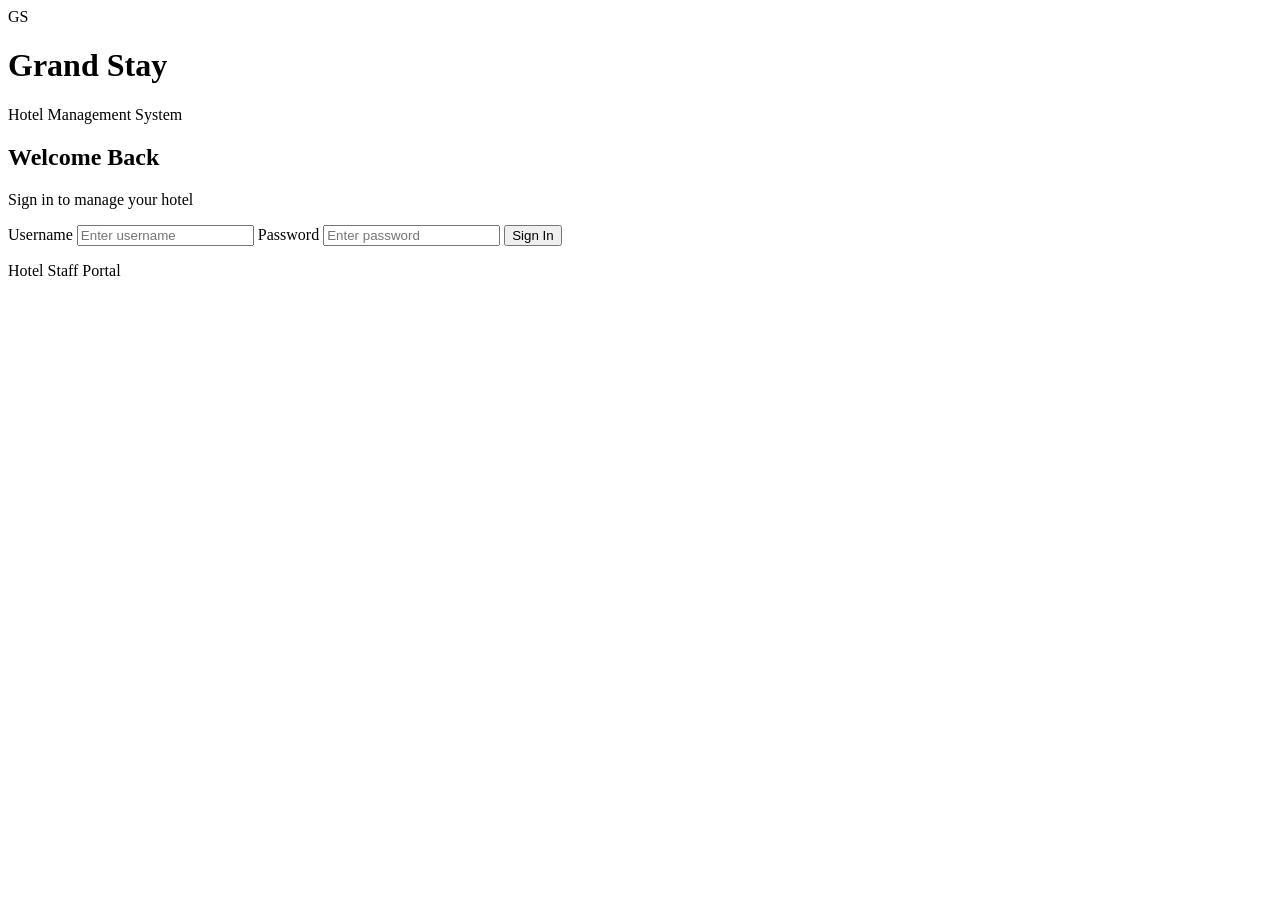
==== webapp/index.html @ 1425201a "Initial Hotel Management System" ====
<!DOCTYPE html>
<html lang="en">

<head>

    <meta charset="UTF-8">

    <meta name="viewport"
          content="width=device-width, initial-scale=1.0">

    <title>Grand Stay Hotel</title>

    <link rel="stylesheet"
          href="/css/style.css">

</head>

<body class="login-body">

<div class="login-wrapper">

    <div class="login-brand">

        <div class="hotel-logo">
            GS
        </div>

        <h1>Grand Stay</h1>

        <p>
            Hotel Management System
        </p>

    </div>


    <div class="login-card">

        <h2>Welcome Back</h2>

        <p class="login-subtitle">
            Sign in to manage your hotel
        </p>

        <form action="/login"
              method="POST">

            <label>Username</label>

            <input
                type="text"
                name="username"
                placeholder="Enter username"
                required>


            <label>Password</label>

            <input
                type="password"
                name="password"
                placeholder="Enter password"
                required>


            <button type="submit"
                    class="primary-btn">

                Sign In

            </button>

        </form>

        <p class="login-note">
            Hotel Staff Portal
        </p>

    </div>

</div>

</body>
</html>
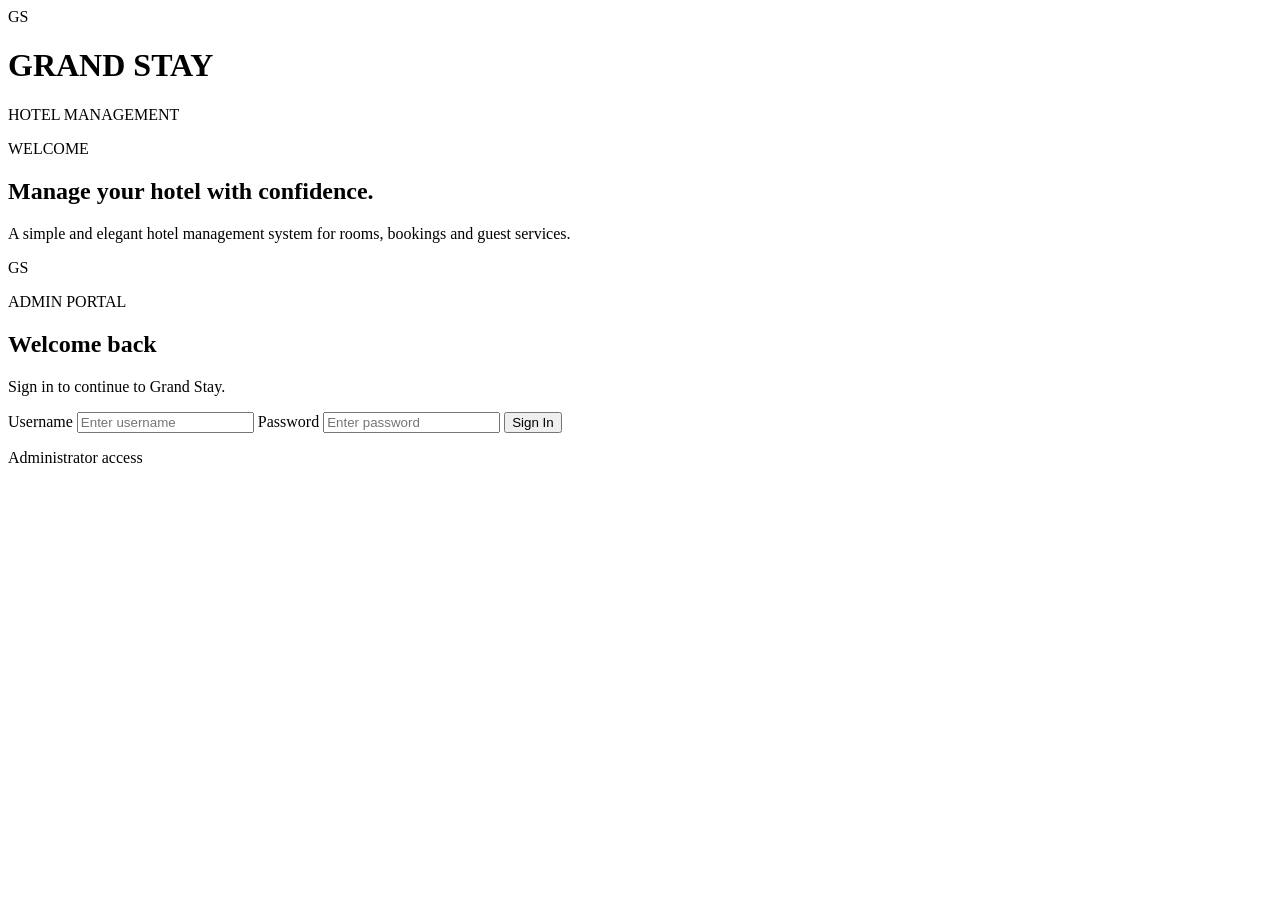
==== commit ea2393c5: "Final update - Rareia View Hotel" ====
--- a/webapp/index.html
+++ b/webapp/index.html
@@ -6,46 +6,107 @@
     <meta charset="UTF-8">
 
     <meta name="viewport"
-          content="width=device-width, initial-scale=1.0">
+          content="width=device-width, initial-scale=1">
 
     <title>Grand Stay Hotel</title>
 
     <link rel="stylesheet"
           href="/css/style.css">
 
+    <script>
+
+        if (
+            localStorage.getItem("grandStayTheme")
+            === "dark"
+        ) {
+
+            document.documentElement
+                    .classList.add("dark-mode");
+        }
+
+    </script>
+
 </head>
 
-<body class="login-body">
 
-<div class="login-wrapper">
+<body class="login-page">
 
-    <div class="login-brand">
+<div class="login-image">
 
-        <div class="hotel-logo">
+    <div class="login-overlay">
+
+        <div class="login-brand">
+
+            <div class="big-logo">
+                GS
+            </div>
+
+            <div>
+
+                <h1>
+                    GRAND STAY
+                </h1>
+
+                <span>
+                    HOTEL MANAGEMENT
+                </span>
+
+            </div>
+
+        </div>
+
+
+        <div class="login-caption">
+
+            <p class="eyebrow">
+                WELCOME
+            </p>
+
+            <h2>
+                Manage your hotel
+                with confidence.
+            </h2>
+
+            <p>
+                A simple and elegant hotel
+                management system for rooms,
+                bookings and guest services.
+            </p>
+
+        </div>
+
+    </div>
+
+</div>
+
+
+<div class="login-panel">
+
+    <div class="login-card">
+
+        <div class="mobile-logo">
             GS
         </div>
 
-        <h1>Grand Stay</h1>
-
-        <p>
-            Hotel Management System
+        <p class="eyebrow">
+            ADMIN PORTAL
         </p>
 
-    </div>
+        <h2>
+            Welcome back
+        </h2>
+
+        <p class="login-subtitle">
+            Sign in to continue to Grand Stay.
+        </p>
 
 
-    <div class="login-card">
+        <form method="POST"
+              action="/login">
 
-        <h2>Welcome Back</h2>
-
-        <p class="login-subtitle">
-            Sign in to manage your hotel
-        </p>
-
-        <form action="/login"
-              method="POST">
-
-            <label>Username</label>
+            <label>
+                Username
+            </label>
 
             <input
                 type="text"
@@ -54,7 +115,9 @@
                 required>
 
 
-            <label>Password</label>
+            <label>
+                Password
+            </label>
 
             <input
                 type="password"
@@ -63,8 +126,9 @@
                 required>
 
 
-            <button type="submit"
-                    class="primary-btn">
+            <button
+                type="submit"
+                class="btn primary full">
 
                 Sign In
 
@@ -72,8 +136,9 @@
 
         </form>
 
-        <p class="login-note">
-            Hotel Staff Portal
+
+        <p class="login-hint">
+            Administrator access
         </p>
 
     </div>
@@ -81,4 +146,5 @@
 </div>
 
 </body>
+
 </html>
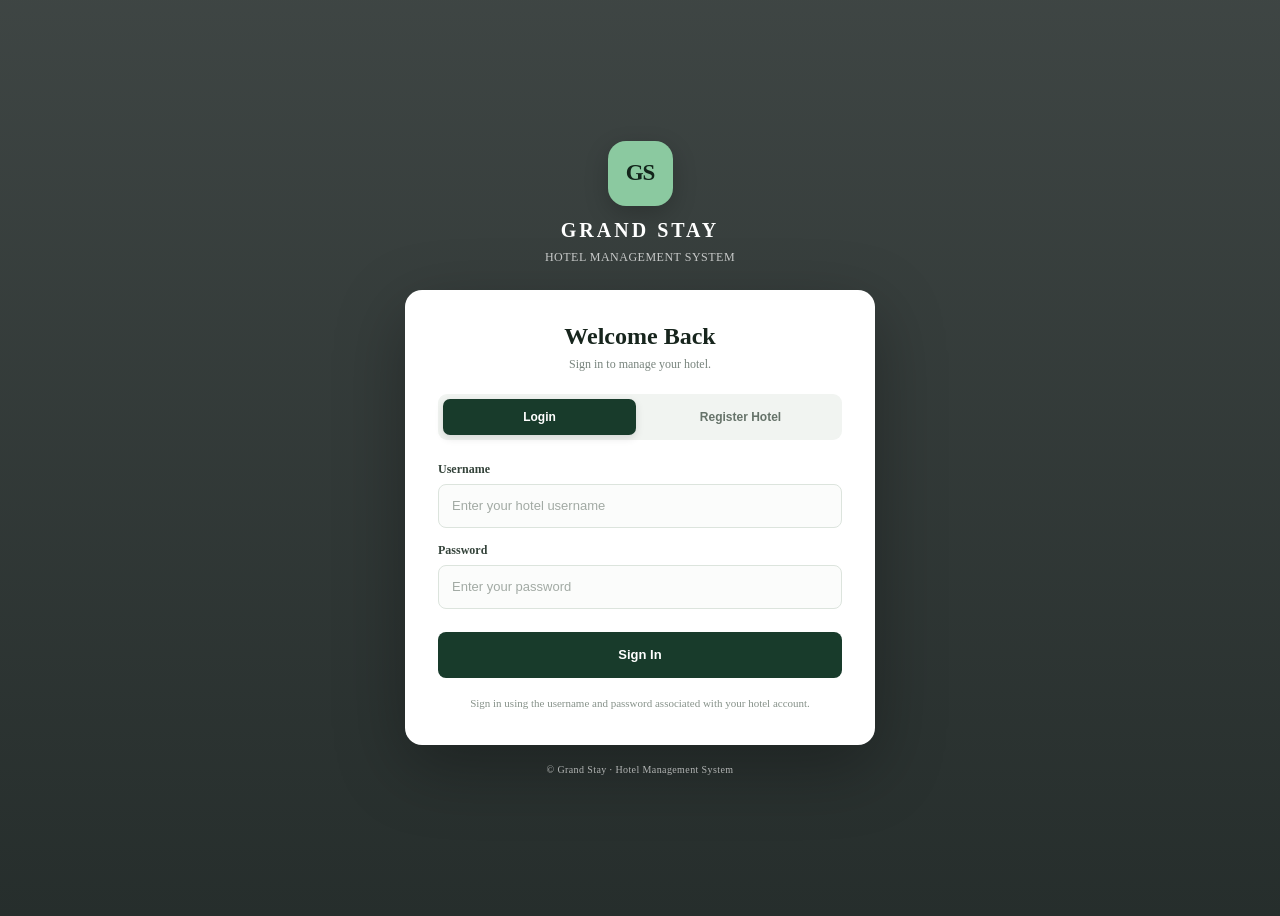
==== commit 92ca8d87: "Updated Hotel Management System" ====
--- a/webapp/index.html
+++ b/webapp/index.html
@@ -1,150 +1,505 @@
 <!DOCTYPE html>
 <html lang="en">
-
 <head>
-
     <meta charset="UTF-8">
-
-    <meta name="viewport"
-          content="width=device-width, initial-scale=1">
-
-    <title>Grand Stay Hotel</title>
-
-    <link rel="stylesheet"
-          href="/css/style.css">
-
-    <script>
-
-        if (
-            localStorage.getItem("grandStayTheme")
-            === "dark"
-        ) {
-
-            document.documentElement
-                    .classList.add("dark-mode");
-        }
-
-    </script>
-
+    <meta name="viewport" content="width=device-width, initial-scale=1.0">
+    <title>Grand Stay | Hotel Management</title>
+    <link rel="stylesheet" href="/css/style.css">
+
+    <style>
+        * {
+            box-sizing: border-box;
+        }
+
+        .login-body {
+            min-height: 100vh;
+            display: flex;
+            align-items: center;
+            justify-content: center;
+            padding: 25px 15px;
+            background:
+                linear-gradient(rgba(8, 17, 15, .78), rgba(8, 17, 15, .88)),
+                url("https://images.unsplash.com/photo-1542314831-068cd1dbfeeb?auto=format&fit=crop&w=1800&q=85")
+                center / cover fixed;
+        }
+
+        .login-wrapper {
+            width: min(100%, 470px);
+        }
+
+        .login-brand {
+            text-align: center;
+            color: #fff;
+            margin-bottom: 25px;
+        }
+
+        .hotel-logo {
+            width: 65px;
+            height: 65px;
+            display: grid;
+            place-items: center;
+            margin: 0 auto 13px;
+            border-radius: 18px;
+            background: #8bc9a0;
+            color: #13251b;
+            font-size: 23px;
+            font-weight: 900;
+            letter-spacing: -1px;
+            box-shadow: 0 8px 25px rgba(0, 0, 0, .2);
+        }
+
+        .login-brand h1 {
+            margin: 0;
+            font-size: 20px;
+            letter-spacing: 3px;
+            color: #fff;
+        }
+
+        .login-brand p {
+            margin: 8px 0 0;
+            color: rgba(255, 255, 255, .72);
+            font-size: 12px;
+            letter-spacing: .5px;
+        }
+
+        .login-card {
+            padding: 32px;
+            border: 1px solid rgba(255, 255, 255, .15);
+            border-radius: 17px;
+            background: #fff;
+            box-shadow: 0 22px 70px rgba(0, 0, 0, .3);
+        }
+
+        .auth-heading {
+            text-align: center;
+            margin-bottom: 22px;
+        }
+
+        .auth-heading h2 {
+            margin: 0 0 7px;
+            color: #17251d;
+            font-size: 24px;
+        }
+
+        .login-subtitle {
+            margin: 0;
+            color: #78847d;
+            font-size: 12px;
+        }
+
+        .auth-switch {
+            display: flex;
+            gap: 8px;
+            padding: 5px;
+            margin-bottom: 22px;
+            border-radius: 9px;
+            background: #f1f4f1;
+        }
+
+        .auth-switch button {
+            flex: 1;
+            padding: 11px 8px;
+            border: 0;
+            border-radius: 7px;
+            background: transparent;
+            color: #66736a;
+            font-size: 12px;
+            font-weight: 800;
+            cursor: pointer;
+            transition: .2s ease;
+        }
+
+        .auth-switch button.active {
+            background: #183b2b;
+            color: #fff;
+            box-shadow: 0 3px 9px rgba(0, 0, 0, .12);
+        }
+
+        .auth-panel {
+            display: none;
+        }
+
+        .auth-panel.active {
+            display: block;
+        }
+
+        .auth-panel label {
+            display: block;
+            margin: 15px 0 7px;
+            color: #34433a;
+            font-size: 12px;
+            font-weight: 800;
+        }
+
+        .auth-panel input {
+            display: block;
+            width: 100%;
+            min-height: 44px;
+            padding: 11px 13px;
+            border: 1px solid #dce4dd;
+            border-radius: 8px;
+            outline: none;
+            background: #fbfcfb;
+            color: #17251d;
+            font-size: 13px;
+            transition: border-color .2s ease, box-shadow .2s ease;
+        }
+
+        .auth-panel input:focus {
+            border-color: #43835c;
+            box-shadow: 0 0 0 3px rgba(67, 131, 92, .12);
+        }
+
+        .auth-panel input::placeholder {
+            color: #a2aaa4;
+        }
+
+        .primary-btn {
+            display: block;
+            width: 100%;
+            min-height: 46px;
+            margin-top: 23px;
+            border: 0;
+            border-radius: 8px;
+            background: #183b2b;
+            color: #fff;
+            font-size: 13px;
+            font-weight: 800;
+            cursor: pointer;
+            transition: background .2s ease, transform .2s ease;
+        }
+
+        .primary-btn:hover {
+            background: #24563d;
+            transform: translateY(-1px);
+        }
+
+        .primary-btn:disabled {
+            opacity: .65;
+            cursor: not-allowed;
+            transform: none;
+        }
+
+        .auth-message {
+            margin: 17px 0 0;
+            color: #87928a;
+            text-align: center;
+            font-size: 11px;
+            line-height: 1.6;
+        }
+
+        .auth-error {
+            display: none;
+            padding: 10px 12px;
+            margin-top: 14px;
+            border: 1px solid #f0c7c4;
+            border-radius: 8px;
+            background: #fff3f2;
+            color: #a33b34;
+            font-size: 12px;
+            line-height: 1.5;
+        }
+
+        .auth-error.visible {
+            display: block;
+        }
+
+        .login-footer {
+            margin-top: 19px;
+            text-align: center;
+            color: rgba(255, 255, 255, .65);
+            font-size: 10px;
+            letter-spacing: .4px;
+        }
+
+        @media (max-width: 480px) {
+            .login-card {
+                padding: 24px 20px;
+            }
+
+            .login-brand h1 {
+                font-size: 17px;
+            }
+        }
+    </style>
 </head>
 
-
-<body class="login-page">
-
-<div class="login-image">
-
-    <div class="login-overlay">
-
-        <div class="login-brand">
-
-            <div class="big-logo">
-                GS
-            </div>
-
-            <div>
-
-                <h1>
-                    GRAND STAY
-                </h1>
-
-                <span>
-                    HOTEL MANAGEMENT
-                </span>
-
-            </div>
-
+<body class="login-body">
+
+<div class="login-wrapper">
+
+    <header class="login-brand">
+        <div class="hotel-logo">GS</div>
+        <h1>GRAND STAY</h1>
+        <p>HOTEL MANAGEMENT SYSTEM</p>
+    </header>
+
+    <main class="login-card">
+
+        <div class="auth-heading">
+            <h2 id="formHeading">Welcome Back</h2>
+            <p class="login-subtitle" id="formSubtitle">
+                Sign in to manage your hotel.
+            </p>
         </div>
 
-
-        <div class="login-caption">
-
-            <p class="eyebrow">
-                WELCOME
+        <div class="auth-switch">
+            <button
+                type="button"
+                id="loginTab"
+                class="active"
+                aria-pressed="true">
+                Login
+            </button>
+
+            <button
+                type="button"
+                id="registerTab"
+                aria-pressed="false">
+                Register Hotel
+            </button>
+        </div>
+
+        <!-- LOGIN -->
+
+        <section id="loginPanel" class="auth-panel active">
+
+            <form action="/login" method="POST" id="loginForm">
+
+                <label for="loginUsername">Username</label>
+                <input
+                    type="text"
+                    id="loginUsername"
+                    name="username"
+                    placeholder="Enter your hotel username"
+                    autocomplete="username"
+                    maxlength="80"
+                    required
+                >
+
+                <label for="loginPassword">Password</label>
+                <input
+                    type="password"
+                    id="loginPassword"
+                    name="password"
+                    placeholder="Enter your password"
+                    autocomplete="current-password"
+                    required
+                >
+
+                <div id="loginError" class="auth-error" role="alert"></div>
+
+                <button type="submit" class="primary-btn" id="loginButton">
+                    Sign In
+                </button>
+
+            </form>
+
+            <p class="auth-message">
+                Sign in using the username and password associated
+                with your hotel account.
             </p>
 
-            <h2>
-                Manage your hotel
-                with confidence.
-            </h2>
-
-            <p>
-                A simple and elegant hotel
-                management system for rooms,
-                bookings and guest services.
+        </section>
+
+        <!-- HOTEL REGISTRATION -->
+
+        <section id="registerPanel" class="auth-panel">
+
+            <form action="/register" method="POST" id="registerForm">
+
+                <label for="hotelName">Hotel Name</label>
+                <input
+                    type="text"
+                    id="hotelName"
+                    name="hotelName"
+                    placeholder="Enter your hotel name"
+                    maxlength="150"
+                    autocomplete="organization"
+                    required
+                >
+
+                <label for="registerUsername">Username</label>
+                <input
+                    type="text"
+                    id="registerUsername"
+                    name="username"
+                    placeholder="Create a username"
+                    minlength="4"
+                    maxlength="80"
+                    autocomplete="username"
+                    required
+                >
+
+                <label for="registerEmail">Email Address</label>
+                <input
+                    type="email"
+                    id="registerEmail"
+                    name="email"
+                    placeholder="Enter your email address"
+                    maxlength="150"
+                    autocomplete="email"
+                    required
+                >
+
+                <label for="registerPassword">Password</label>
+                <input
+                    type="password"
+                    id="registerPassword"
+                    name="password"
+                    placeholder="Create a password"
+                    minlength="8"
+                    autocomplete="new-password"
+                    required
+                >
+
+                <label for="confirmPassword">Confirm Password</label>
+                <input
+                    type="password"
+                    id="confirmPassword"
+                    name="confirmPassword"
+                    placeholder="Enter your password again"
+                    minlength="8"
+                    autocomplete="new-password"
+                    required
+                >
+
+                <div id="registerError" class="auth-error" role="alert"></div>
+
+                <button type="submit" class="primary-btn" id="registerButton">
+                    Register Hotel
+                </button>
+
+            </form>
+
+            <p class="auth-message">
+                Create a separate hotel account to manage your
+                rooms, reservations and hotel operations.
             </p>
 
-        </div>
-
-    </div>
+        </section>
+
+    </main>
+
+    <footer class="login-footer">
+        © Grand Stay · Hotel Management System
+    </footer>
 
 </div>
 
-
-<div class="login-panel">
-
-    <div class="login-card">
-
-        <div class="mobile-logo">
-            GS
-        </div>
-
-        <p class="eyebrow">
-            ADMIN PORTAL
-        </p>
-
-        <h2>
-            Welcome back
-        </h2>
-
-        <p class="login-subtitle">
-            Sign in to continue to Grand Stay.
-        </p>
-
-
-        <form method="POST"
-              action="/login">
-
-            <label>
-                Username
-            </label>
-
-            <input
-                type="text"
-                name="username"
-                placeholder="Enter username"
-                required>
-
-
-            <label>
-                Password
-            </label>
-
-            <input
-                type="password"
-                name="password"
-                placeholder="Enter password"
-                required>
-
-
-            <button
-                type="submit"
-                class="btn primary full">
-
-                Sign In
-
-            </button>
-
-        </form>
-
-
-        <p class="login-hint">
-            Administrator access
-        </p>
-
-    </div>
-
-</div>
+<script>
+"use strict";
+
+/* ---------------- FORM SWITCHING ---------------- */
+
+const loginPanel = document.getElementById("loginPanel");
+const registerPanel = document.getElementById("registerPanel");
+const loginTab = document.getElementById("loginTab");
+const registerTab = document.getElementById("registerTab");
+
+function showPanel(panel) {
+    const registering = panel === "register";
+
+    loginPanel.classList.toggle("active", !registering);
+    registerPanel.classList.toggle("active", registering);
+
+    loginTab.classList.toggle("active", !registering);
+    registerTab.classList.toggle("active", registering);
+
+    loginTab.setAttribute("aria-pressed", String(!registering));
+    registerTab.setAttribute("aria-pressed", String(registering));
+
+    document.getElementById("formHeading").textContent =
+        registering ? "Register Your Hotel" : "Welcome Back";
+
+    document.getElementById("formSubtitle").textContent =
+        registering
+            ? "Create an account for your hotel."
+            : "Sign in to manage your hotel.";
+
+    clearErrors();
+}
+
+loginTab.addEventListener("click", function () {
+    showPanel("login");
+});
+
+registerTab.addEventListener("click", function () {
+    showPanel("register");
+});
+
+/* ---------------- ERROR MESSAGES ---------------- */
+
+function clearErrors() {
+    document.getElementById("loginError").textContent = "";
+    document.getElementById("registerError").textContent = "";
+
+    document.getElementById("loginError").classList.remove("visible");
+    document.getElementById("registerError").classList.remove("visible");
+}
+
+function showError(elementId, message) {
+    const element = document.getElementById(elementId);
+    element.textContent = message;
+    element.classList.add("visible");
+}
+
+/* ---------------- REGISTRATION VALIDATION ---------------- */
+
+document.getElementById("registerForm").addEventListener(
+    "submit",
+    function (event) {
+        clearErrors();
+
+        const password =
+            document.getElementById("registerPassword").value;
+
+        const confirmPassword =
+            document.getElementById("confirmPassword").value;
+
+        if (password.length < 8) {
+            event.preventDefault();
+            showError(
+                "registerError",
+                "Password must contain at least 8 characters."
+            );
+            return;
+        }
+
+        if (password !== confirmPassword) {
+            event.preventDefault();
+            showError(
+                "registerError",
+                "Passwords do not match. Please try again."
+            );
+        }
+    }
+);
+
+/* ---------------- LOGIN VALIDATION ---------------- */
+
+document.getElementById("loginForm").addEventListener(
+    "submit",
+    function () {
+        clearErrors();
+
+        const button = document.getElementById("loginButton");
+        button.disabled = true;
+        button.textContent = "Signing In...";
+    }
+);
+
+/* ---------------- REGISTRATION BUTTON ---------------- */
+
+document.getElementById("registerForm").addEventListener(
+    "submit",
+    function () {
+        const button = document.getElementById("registerButton");
+        button.disabled = true;
+        button.textContent = "Registering...";
+    }
+);
+</script>
 
 </body>
-
 </html>
